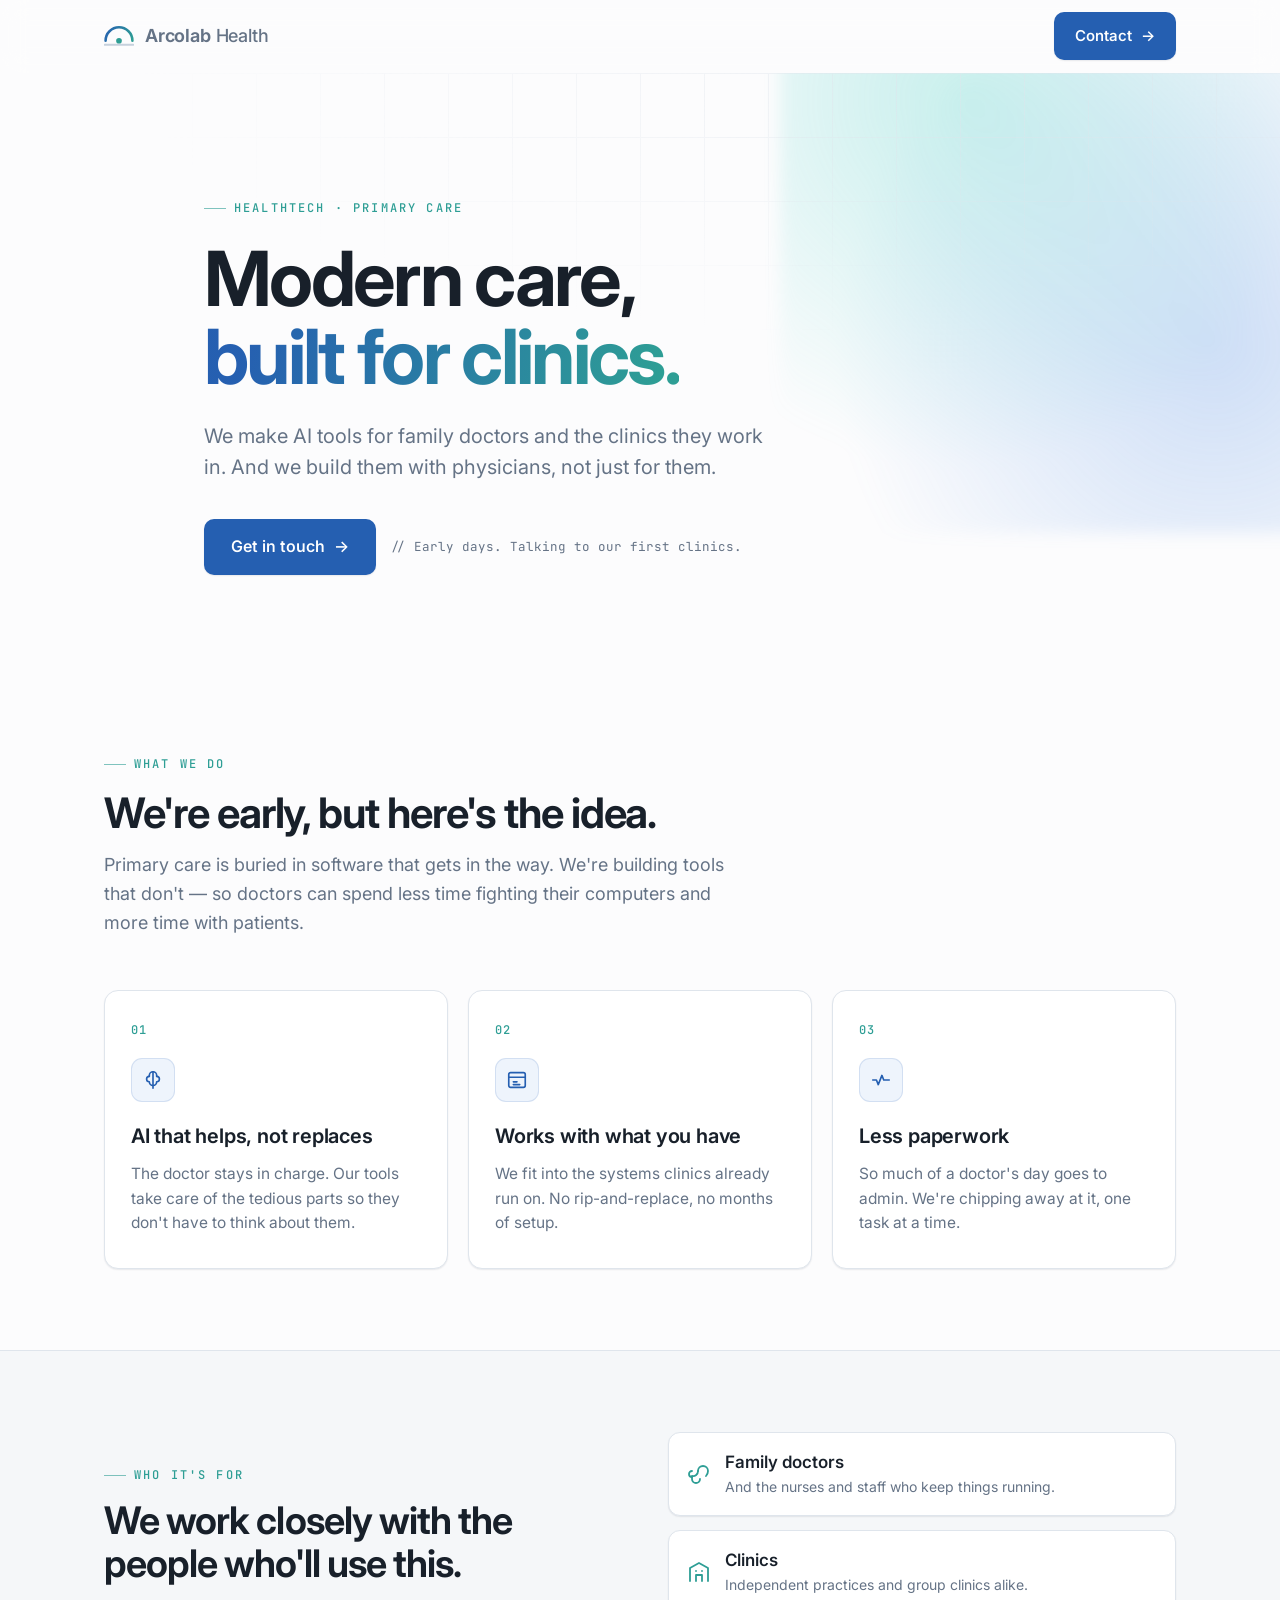
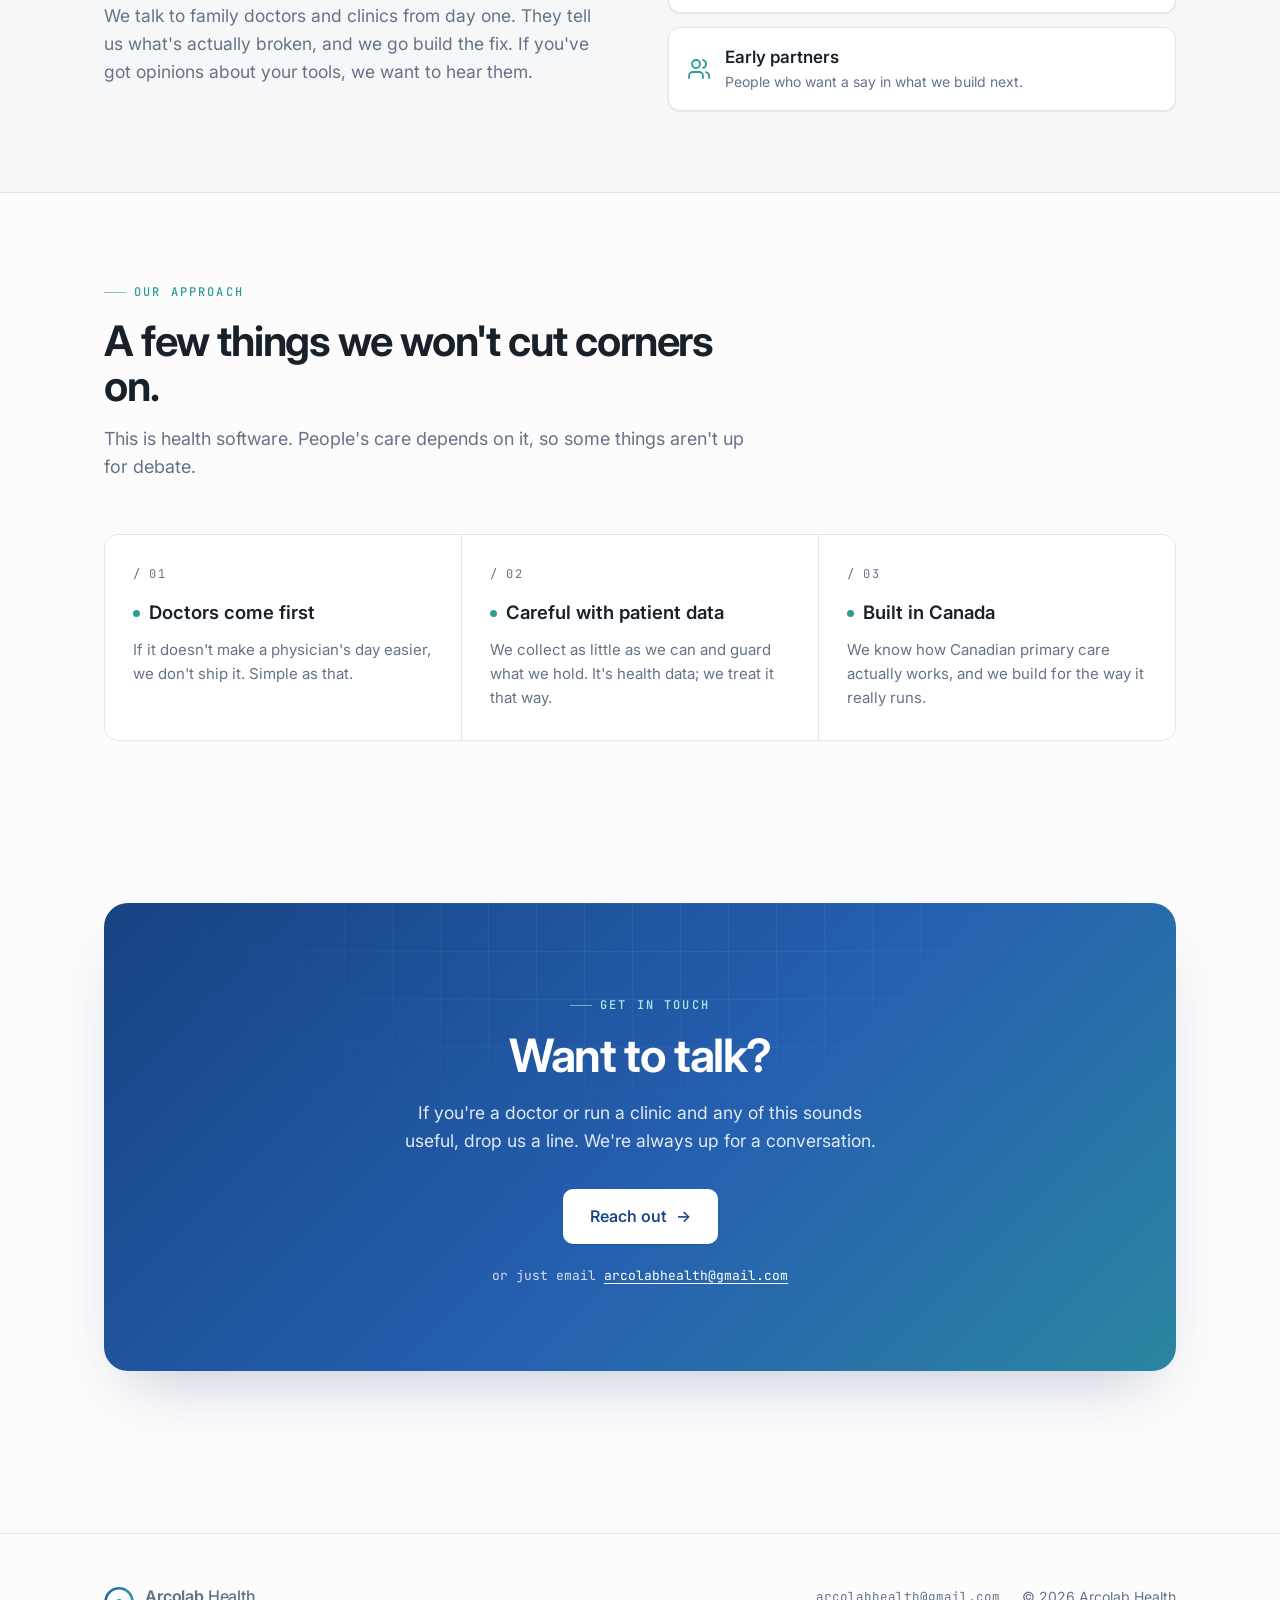
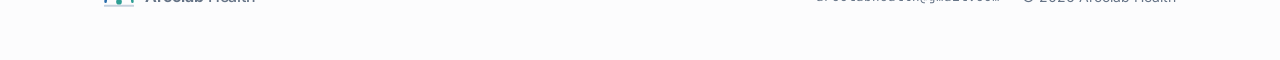
==== index.html @ 890d892b "feat: init" ====
<!DOCTYPE html>
<html lang="en">
<head>
  <meta charset="UTF-8" />
  <meta name="viewport" content="width=device-width, initial-scale=1.0" />
  <title>Arcolab Health — Modern care, built for clinics</title>
  <meta name="description" content="Arcolab Health makes AI tools for family doctors and the clinics they work in — built with physicians, not just for them." />
  <meta name="theme-color" content="#f7f9fb" />

  <!-- Open Graph -->
  <meta property="og:title" content="Arcolab Health" />
  <meta property="og:description" content="AI tools for family doctors and the clinics they work in." />
  <meta property="og:type" content="website" />

  <link rel="icon" href="assets/favicon.svg" type="image/svg+xml" />

  <!-- Fonts: Inter + JetBrains Mono (brand DNA) -->
  <link rel="preconnect" href="https://fonts.googleapis.com" />
  <link rel="preconnect" href="https://fonts.gstatic.com" crossorigin />
  <link href="https://fonts.googleapis.com/css2?family=Inter:wght@400;500;560;600;650;680&family=JetBrains+Mono:wght@400;500&display=swap" rel="stylesheet" />

  <link rel="stylesheet" href="styles.css" />
</head>
<body>

  <!-- ============================ header ============================ -->
  <header class="site-header" id="header">
    <div class="wrap nav">
      <a class="brand" href="#top" aria-label="Arcolab Health home">
        <svg class="mark" viewBox="5 8 38 38" fill="none" aria-hidden="true">
          <path d="M7 33 a17 17 0 0 1 34 0" stroke="url(#g1)" stroke-width="3.2" stroke-linecap="round"/>
          <line x1="6" y1="38" x2="42" y2="38" stroke="#c6d1dd" stroke-width="2.6" stroke-linecap="round"/>
          <circle cx="24" cy="33" r="3.6" fill="#2e9e94"/>
          <defs>
            <linearGradient id="g1" x1="7" y1="16" x2="41" y2="33" gradientUnits="userSpaceOnUse">
              <stop stop-color="#2660b1"/><stop offset="1" stop-color="#2e9e94"/>
            </linearGradient>
          </defs>
        </svg>
        <span><b>Arcolab</b> Health</span>
      </a>
      <a class="btn" href="GOOGLE_FORM_URL_HERE" target="_blank" rel="noopener">
        Contact <span class="arrow" aria-hidden="true">→</span>
      </a>
    </div>
  </header>

  <main id="top">

    <!-- ============================ hero ============================ -->
    <section class="hero">
      <div class="wrap">
        <span class="eyebrow" data-reveal style="--d:0ms">Healthtech · Primary care</span>
        <h1 data-reveal style="--d:80ms">
          Modern care,<br /><span class="grad">built for clinics.</span>
        </h1>
        <p class="sub" data-reveal style="--d:180ms">
          We make AI tools for family doctors and the clinics they work in.
          And we build them with physicians, not just for them.
        </p>
        <div class="cta-row" data-reveal style="--d:280ms">
          <a class="btn lg" href="GOOGLE_FORM_URL_HERE" target="_blank" rel="noopener">
            Get in touch <span class="arrow" aria-hidden="true">→</span>
          </a>
          <span class="cta-note">// Early days. Talking to our first clinics.</span>
        </div>
      </div>
    </section>

    <!-- ======================== what we do ========================= -->
    <section class="section-pad" id="what">
      <div class="wrap">
        <div class="section-head" data-reveal>
          <span class="eyebrow">What we do</span>
          <h2>We're early, but here's the idea.</h2>
          <p>Primary care is buried in software that gets in the way. We're building tools that don't — so doctors can spend less time fighting their computers and more time with patients.</p>
        </div>
        <div class="cards">
          <article class="card" data-reveal>
            <div class="idx">01</div>
            <div class="ico" aria-hidden="true">
              <svg width="22" height="22" viewBox="0 0 24 24" fill="none" stroke="currentColor" stroke-width="1.8" stroke-linecap="round" stroke-linejoin="round"><path d="M12 3a4 4 0 0 0-4 4v1a3 3 0 0 0 0 6 4 4 0 0 0 8 0 3 3 0 0 0 0-6V7a4 4 0 0 0-4-4Z"/><path d="M12 3v18M8 8h-.5M16 8h.5"/></svg>
            </div>
            <h3>AI that helps, not replaces</h3>
            <p>The doctor stays in charge. Our tools take care of the tedious parts so they don't have to think about them.</p>
          </article>
          <article class="card" data-reveal>
            <div class="idx">02</div>
            <div class="ico" aria-hidden="true">
              <svg width="22" height="22" viewBox="0 0 24 24" fill="none" stroke="currentColor" stroke-width="1.8" stroke-linecap="round" stroke-linejoin="round"><rect x="3" y="4" width="18" height="16" rx="2"/><path d="M3 9h18M8 14h4M8 17h7"/></svg>
            </div>
            <h3>Works with what you have</h3>
            <p>We fit into the systems clinics already run on. No rip-and-replace, no months of setup.</p>
          </article>
          <article class="card" data-reveal>
            <div class="idx">03</div>
            <div class="ico" aria-hidden="true">
              <svg width="22" height="22" viewBox="0 0 24 24" fill="none" stroke="currentColor" stroke-width="1.8" stroke-linecap="round" stroke-linejoin="round"><path d="M3 12h4l2 5 4-10 2 5h6"/></svg>
            </div>
            <h3>Less paperwork</h3>
            <p>So much of a doctor's day goes to admin. We're chipping away at it, one task at a time.</p>
          </article>
        </div>
      </div>
    </section>

    <!-- ======================== who it's for ======================= -->
    <section class="band section-pad" id="who">
      <div class="wrap inner">
        <div data-reveal>
          <span class="eyebrow">Who it's for</span>
          <h2>We work closely with the people who'll use this.</h2>
          <p>We talk to family doctors and clinics from day one. They tell us what's actually broken, and we go build the fix. If you've got opinions about your tools, we want to hear them.</p>
        </div>
        <div class="audience" data-reveal>
          <div class="item">
            <svg width="24" height="24" viewBox="0 0 24 24" fill="none" stroke="currentColor" stroke-width="1.8" stroke-linecap="round" stroke-linejoin="round"><path d="M19 14c1.5-1.6 2-3.5 2-5a5 5 0 0 0-10 0M5 9a3 3 0 1 0 0 6"/><path d="M11 9a5 5 0 0 1-6 5v3a4 4 0 0 0 8 0"/></svg>
            <div><b>Family doctors</b><span>And the nurses and staff who keep things running.</span></div>
          </div>
          <div class="item">
            <svg width="24" height="24" viewBox="0 0 24 24" fill="none" stroke="currentColor" stroke-width="1.8" stroke-linecap="round" stroke-linejoin="round"><path d="M3 21V8l9-5 9 5v13"/><path d="M9 21v-6h6v6M9 11h.01M15 11h.01"/></svg>
            <div><b>Clinics</b><span>Independent practices and group clinics alike.</span></div>
          </div>
          <div class="item">
            <svg width="24" height="24" viewBox="0 0 24 24" fill="none" stroke="currentColor" stroke-width="1.8" stroke-linecap="round" stroke-linejoin="round"><path d="M16 21v-2a4 4 0 0 0-4-4H6a4 4 0 0 0-4 4v2"/><circle cx="9" cy="7" r="4"/><path d="M22 21v-2a4 4 0 0 0-3-3.9M16 3.1a4 4 0 0 1 0 7.8"/></svg>
            <div><b>Early partners</b><span>People who want a say in what we build next.</span></div>
          </div>
        </div>
      </div>
    </section>

    <!-- ======================= approach / values =================== -->
    <section class="section-pad" id="approach">
      <div class="wrap">
        <div class="section-head" data-reveal>
          <span class="eyebrow">Our approach</span>
          <h2>A few things we won't cut corners on.</h2>
          <p>This is health software. People's care depends on it, so some things aren't up for debate.</p>
        </div>
        <div class="values" data-reveal>
          <div class="value">
            <div class="vnum">/ 01</div>
            <h3><span class="dot" aria-hidden="true"></span>Doctors come first</h3>
            <p>If it doesn't make a physician's day easier, we don't ship it. Simple as that.</p>
          </div>
          <div class="value">
            <div class="vnum">/ 02</div>
            <h3><span class="dot" aria-hidden="true"></span>Careful with patient data</h3>
            <p>We collect as little as we can and guard what we hold. It's health data; we treat it that way.</p>
          </div>
          <div class="value">
            <div class="vnum">/ 03</div>
            <h3><span class="dot" aria-hidden="true"></span>Built in Canada</h3>
            <p>We know how Canadian primary care actually works, and we build for the way it really runs.</p>
          </div>
        </div>
      </div>
    </section>

    <!-- ============================ contact ======================== -->
    <section class="section-pad" id="contact">
      <div class="wrap">
        <div class="cta" data-reveal>
          <span class="eyebrow">Get in touch</span>
          <h2>Want to talk?</h2>
          <p>If you're a doctor or run a clinic and any of this sounds useful, drop us a line. We're always up for a conversation.</p>
          <a class="btn lg" href="GOOGLE_FORM_URL_HERE" target="_blank" rel="noopener">
            Reach out <span class="arrow" aria-hidden="true">→</span>
          </a>
          <span class="mailto">or just email <a href="mailto:arcolabhealth@gmail.com">arcolabhealth@gmail.com</a></span>
        </div>
      </div>
    </section>

  </main>

  <!-- ============================ footer =========================== -->
  <footer class="site-footer">
    <div class="wrap footer-inner">
      <a class="brand" href="#top" aria-label="Arcolab Health home">
        <svg class="mark" viewBox="5 8 38 38" fill="none" aria-hidden="true">
          <path d="M7 33 a17 17 0 0 1 34 0" stroke="url(#g2)" stroke-width="3.2" stroke-linecap="round"/>
          <line x1="6" y1="38" x2="42" y2="38" stroke="#c6d1dd" stroke-width="2.6" stroke-linecap="round"/>
          <circle cx="24" cy="33" r="3.6" fill="#2e9e94"/>
          <defs>
            <linearGradient id="g2" x1="7" y1="16" x2="41" y2="33" gradientUnits="userSpaceOnUse">
              <stop stop-color="#2660b1"/><stop offset="1" stop-color="#2e9e94"/>
            </linearGradient>
          </defs>
        </svg>
        <span><b>Arcolab</b> Health</span>
      </a>
      <div class="footer-meta">
        <a class="mono" href="mailto:arcolabhealth@gmail.com">arcolabhealth@gmail.com</a>
        <span>© 2026 Arcolab Health</span>
      </div>
    </div>
  </footer>

  <script>
    // Header border on scroll
    const header = document.getElementById('header');
    const onScroll = () => header.classList.toggle('scrolled', window.scrollY > 8);
    onScroll();
    window.addEventListener('scroll', onScroll, { passive: true });

    // Reveal on scroll (hero reveals immediately; rest on intersection)
    const reduce = window.matchMedia('(prefers-reduced-motion: reduce)').matches;
    const els = document.querySelectorAll('[data-reveal]');
    if (reduce) {
      els.forEach(el => el.classList.add('in'));
    } else {
      // Hero is above the fold — reveal on load with its stagger delays
      document.querySelectorAll('.hero [data-reveal]').forEach(el => el.classList.add('in'));
      const io = new IntersectionObserver((entries) => {
        entries.forEach(e => { if (e.isIntersecting) { e.target.classList.add('in'); io.unobserve(e.target); } });
      }, { rootMargin: '0px 0px -10% 0px', threshold: 0.1 });
      document.querySelectorAll(':not(.hero) > [data-reveal], .cards [data-reveal], .inner [data-reveal]').forEach(el => io.observe(el));
    }
  </script>
</body>
</html>
---- styles.css ----
/* ============================================================
   Arcolab Health — Clinical Calm
   Light, airy, soft blue→teal. Mono labels = quiet techy signal.
   ============================================================ */

:root {
  /* Brand DNA carried from curaemr / form-filler */
  --blue:        hsl(215 65% 42%);
  --blue-deep:   hsl(215 70% 30%);
  --blue-soft:   hsl(215 70% 96%);
  --teal:        hsl(175 55% 40%);
  --teal-soft:   hsl(175 50% 95%);

  --bg:          hsl(210 30% 99%);
  --bg-alt:      hsl(210 28% 97%);
  --fg:          hsl(215 28% 13%);
  --muted:       hsl(215 14% 46%);
  --line:        hsl(214 24% 90%);
  --line-strong: hsl(214 22% 84%);
  --card:        hsl(0 0% 100%);

  --shadow-sm: 0 1px 2px hsl(215 30% 20% / .05),
               0 1px 1px hsl(215 30% 20% / .04);
  --shadow-md: 0 10px 30px -12px hsl(215 40% 30% / .18),
               0 4px 10px -6px hsl(215 40% 30% / .10);
  --shadow-lg: 0 30px 60px -24px hsl(215 45% 28% / .28);

  --radius: 14px;
  --maxw: 1120px;

  --sans: "Inter", system-ui, -apple-system, sans-serif;
  --mono: "JetBrains Mono", ui-monospace, monospace;

  --ease: cubic-bezier(.22, 1, .36, 1);
}

/* ----------------------------- reset ----------------------------- */
*, *::before, *::after { box-sizing: border-box; }
* { margin: 0; }
html { scroll-behavior: smooth; -webkit-text-size-adjust: 100%; }
body {
  font-family: var(--sans);
  background: var(--bg);
  color: var(--fg);
  line-height: 1.6;
  font-size: 17px;
  -webkit-font-smoothing: antialiased;
  text-rendering: optimizeLegibility;
  overflow-x: hidden;
}
a { color: inherit; text-decoration: none; }
img, svg { display: block; }
:focus-visible {
  outline: 2.5px solid var(--blue);
  outline-offset: 3px;
  border-radius: 4px;
}

/* ----------------------------- layout ---------------------------- */
.wrap { width: 100%; max-width: var(--maxw); margin-inline: auto; padding-inline: 24px; }
section { position: relative; }

.eyebrow {
  font-family: var(--mono);
  font-size: 12px;
  font-weight: 500;
  letter-spacing: .18em;
  text-transform: uppercase;
  color: var(--teal);
  display: inline-flex;
  align-items: center;
  gap: 8px;
}
.eyebrow::before {
  content: "";
  width: 22px;
  height: 1px;
  background: var(--teal);
  opacity: .6;
}

/* ----------------------------- header ---------------------------- */
.site-header {
  position: sticky;
  top: 0;
  z-index: 50;
  backdrop-filter: saturate(180%) blur(12px);
  background: hsl(210 30% 99% / .72);
  border-bottom: 1px solid transparent;
  transition: border-color .3s, background .3s;
}
.site-header.scrolled {
  border-bottom-color: var(--line);
  background: hsl(210 30% 99% / .9);
}
.nav {
  display: flex;
  align-items: center;
  justify-content: space-between;
  height: 72px;
}
.brand {
  display: inline-flex;
  align-items: center;
  gap: 11px;
  font-weight: 650;
  font-size: 18px;
  letter-spacing: -.01em;
}
.brand .mark { width: 30px; height: 30px; flex: none; }
.brand b { font-weight: 650; }
.brand span { color: var(--muted); font-weight: 500; }

/* ----------------------------- buttons --------------------------- */
.btn {
  --btn-bg: var(--blue);
  --btn-fg: #fff;
  display: inline-flex;
  align-items: center;
  gap: 9px;
  font-size: 15px;
  font-weight: 560;
  padding: 11px 20px;
  border-radius: 10px;
  background: var(--btn-bg);
  color: var(--btn-fg);
  border: 1px solid transparent;
  cursor: pointer;
  transition: transform .18s var(--ease), box-shadow .25s, background .2s;
  box-shadow: var(--shadow-sm);
  white-space: nowrap;
}
.btn:hover { transform: translateY(-2px); box-shadow: var(--shadow-md); }
.btn:active { transform: translateY(0); }
.btn .arrow { transition: transform .25s var(--ease); }
.btn:hover .arrow { transform: translateX(4px); }

.btn.ghost {
  --btn-bg: transparent;
  --btn-fg: var(--blue);
  border-color: var(--line-strong);
  box-shadow: none;
}
.btn.ghost:hover { background: var(--blue-soft); border-color: var(--blue); box-shadow: var(--shadow-sm); }

.btn.lg { padding: 14px 26px; font-size: 16px; }

/* ----------------------------- hero ------------------------------ */
.hero { padding: clamp(72px, 13vh, 150px) 0 clamp(64px, 10vh, 120px); overflow: hidden; }
.hero::before {  /* gradient orb */
  content: "";
  position: absolute;
  top: -160px; right: -120px;
  width: 620px; height: 620px;
  background: radial-gradient(circle at 30% 30%,
              hsl(175 60% 55% / .28), transparent 60%),
              radial-gradient(circle at 70% 70%,
              hsl(215 75% 60% / .26), transparent 62%);
  filter: blur(8px);
  z-index: 0;
  pointer-events: none;
}
.hero::after {  /* faint grid */
  content: "";
  position: absolute;
  inset: 0;
  background-image:
    linear-gradient(var(--line) 1px, transparent 1px),
    linear-gradient(90deg, var(--line) 1px, transparent 1px);
  background-size: 64px 64px;
  -webkit-mask-image: radial-gradient(ellipse 80% 60% at 70% 0%, #000, transparent 75%);
          mask-image: radial-gradient(ellipse 80% 60% at 70% 0%, #000, transparent 75%);
  opacity: .5;
  z-index: 0;
  pointer-events: none;
}
.hero .wrap { position: relative; z-index: 1; max-width: 920px; }
.hero h1 {
  font-size: clamp(40px, 6.4vw, 76px);
  line-height: 1.02;
  letter-spacing: -.035em;
  font-weight: 680;
  margin: 22px 0 0;
}
.hero h1 .grad {
  background: linear-gradient(105deg, var(--blue) 10%, var(--teal) 95%);
  -webkit-background-clip: text;
          background-clip: text;
  color: transparent;
}
.hero .sub {
  font-size: clamp(17px, 2vw, 20px);
  color: var(--muted);
  max-width: 560px;
  margin: 26px 0 36px;
  line-height: 1.55;
}
.hero .cta-row { display: flex; flex-wrap: wrap; gap: 14px; align-items: center; }
.hero .cta-note { font-family: var(--mono); font-size: 12.5px; color: var(--muted); }

/* ----------------------------- "what we do" ---------------------- */
.section-pad { padding: clamp(64px, 9vh, 110px) 0; }
.section-head { max-width: 640px; margin-bottom: 52px; }
.section-head h2 {
  font-size: clamp(28px, 4vw, 42px);
  line-height: 1.08;
  letter-spacing: -.025em;
  font-weight: 660;
  margin-top: 16px;
}
.section-head p { color: var(--muted); margin-top: 16px; font-size: 18px; }

.cards {
  display: grid;
  grid-template-columns: 1fr;
  gap: 20px;
}
@media (min-width: 760px) { .cards { grid-template-columns: repeat(3, 1fr); } }

.card {
  background: var(--card);
  border: 1px solid var(--line);
  border-radius: var(--radius);
  padding: 30px 26px 32px;
  box-shadow: var(--shadow-sm);
  transition: transform .3s var(--ease), box-shadow .3s, border-color .3s;
  position: relative;
  overflow: hidden;
}
.card::before {  /* top accent line revealed on hover */
  content: "";
  position: absolute;
  left: 0; top: 0; height: 3px; width: 100%;
  background: linear-gradient(90deg, var(--blue), var(--teal));
  transform: scaleX(0);
  transform-origin: left;
  transition: transform .4s var(--ease);
}
.card:hover { transform: translateY(-5px); box-shadow: var(--shadow-md); border-color: var(--line-strong); }
.card:hover::before { transform: scaleX(1); }
.card .idx {
  font-family: var(--mono);
  font-size: 12px;
  font-weight: 500;
  color: var(--teal);
  letter-spacing: .1em;
}
.card .ico {
  width: 44px; height: 44px;
  margin: 18px 0 18px;
  border-radius: 11px;
  display: grid; place-items: center;
  background: var(--blue-soft);
  color: var(--blue);
  border: 1px solid hsl(215 65% 42% / .14);
}
.card h3 { font-size: 20px; font-weight: 620; letter-spacing: -.01em; }
.card p { color: var(--muted); margin-top: 10px; font-size: 15.5px; line-height: 1.6; }

/* ----------------------------- "who it's for" band -------------- */
.band { background: var(--bg-alt); border-block: 1px solid var(--line); }
.band .inner {
  display: grid;
  gap: 28px;
  align-items: center;
  grid-template-columns: 1fr;
}
@media (min-width: 860px) { .band .inner { grid-template-columns: 1fr 1fr; gap: 56px; } }
.band h2 {
  font-size: clamp(26px, 3.4vw, 38px);
  line-height: 1.12;
  letter-spacing: -.025em;
  font-weight: 650;
  margin-top: 14px;
}
.band p { color: var(--muted); margin-top: 18px; font-size: 17.5px; }
.audience { display: flex; flex-direction: column; gap: 14px; }
.audience .item {
  display: flex; align-items: center; gap: 14px;
  background: var(--card);
  border: 1px solid var(--line);
  border-radius: 12px;
  padding: 16px 18px;
  box-shadow: var(--shadow-sm);
}
.audience .item svg { color: var(--teal); flex: none; }
.audience .item b { font-weight: 580; }
.audience .item span { display: block; color: var(--muted); font-size: 14px; }

/* ----------------------------- approach / values ---------------- */
.values { display: grid; gap: 1px; background: var(--line); border: 1px solid var(--line); border-radius: var(--radius); overflow: hidden; }
@media (min-width: 760px) { .values { grid-template-columns: repeat(3, 1fr); } }
.value {
  background: var(--card);
  padding: 30px 28px;
  transition: background .3s;
}
.value:hover { background: var(--bg-alt); }
.value .vnum { font-family: var(--mono); font-size: 12px; color: var(--muted); letter-spacing: .1em; }
.value h3 { font-size: 18.5px; font-weight: 600; margin-top: 14px; display: flex; align-items: center; gap: 9px; }
.value h3 .dot { width: 7px; height: 7px; border-radius: 50%; background: var(--teal); flex: none; }
.value p { color: var(--muted); margin-top: 10px; font-size: 15px; line-height: 1.6; }

/* ----------------------------- contact CTA ---------------------- */
.cta {
  position: relative;
  overflow: hidden;
  background: linear-gradient(135deg, var(--blue-deep), var(--blue) 55%, var(--teal) 130%);
  color: #fff;
  border-radius: 24px;
  padding: clamp(48px, 7vw, 84px) clamp(28px, 5vw, 72px);
  text-align: center;
  box-shadow: var(--shadow-lg);
}
.cta::before {
  content: "";
  position: absolute; inset: 0;
  background-image:
    linear-gradient(hsl(0 0% 100% / .07) 1px, transparent 1px),
    linear-gradient(90deg, hsl(0 0% 100% / .07) 1px, transparent 1px);
  background-size: 48px 48px;
  -webkit-mask-image: radial-gradient(ellipse 70% 90% at 50% 0%, #000, transparent 70%);
          mask-image: radial-gradient(ellipse 70% 90% at 50% 0%, #000, transparent 70%);
}
.cta > * { position: relative; z-index: 1; }
.cta .eyebrow { color: hsl(175 60% 80%); }
.cta .eyebrow::before { background: hsl(175 60% 80%); }
.cta h2 {
  font-size: clamp(28px, 4.4vw, 46px);
  line-height: 1.08;
  letter-spacing: -.03em;
  font-weight: 660;
  margin: 16px auto 0;
  max-width: 640px;
}
.cta p { color: hsl(210 40% 92%); margin: 18px auto 34px; max-width: 480px; font-size: 17.5px; }
.cta .btn { --btn-bg: #fff; --btn-fg: var(--blue-deep); }
.cta .btn:hover { --btn-bg: hsl(210 40% 97%); }
.cta .mailto {
  display: block; margin-top: 22px;
  font-family: var(--mono); font-size: 13px;
  color: hsl(210 40% 88%);
}
.cta .mailto a { text-decoration: underline; text-underline-offset: 3px; color: #fff; }

/* ----------------------------- footer --------------------------- */
.site-footer { padding: 48px 0; border-top: 1px solid var(--line); margin-top: clamp(64px, 9vh, 110px); }
.footer-inner {
  display: flex; flex-wrap: wrap; gap: 20px;
  align-items: center; justify-content: space-between;
}
.footer-inner .brand { font-size: 16px; }
.footer-meta { display: flex; flex-wrap: wrap; gap: 22px; align-items: center; font-size: 14px; color: var(--muted); }
.footer-meta a:hover { color: var(--blue); }
.footer-meta .mono { font-family: var(--mono); font-size: 12.5px; }

/* ----------------------------- load animation ------------------- */
@media (prefers-reduced-motion: no-preference) {
  [data-reveal] { opacity: 0; transform: translateY(18px); }
  .revealed [data-reveal],
  [data-reveal].in {
    opacity: 1; transform: none;
    transition: opacity .7s var(--ease), transform .7s var(--ease);
  }
  .hero [data-reveal] { transition-delay: var(--d, 0ms); }
}
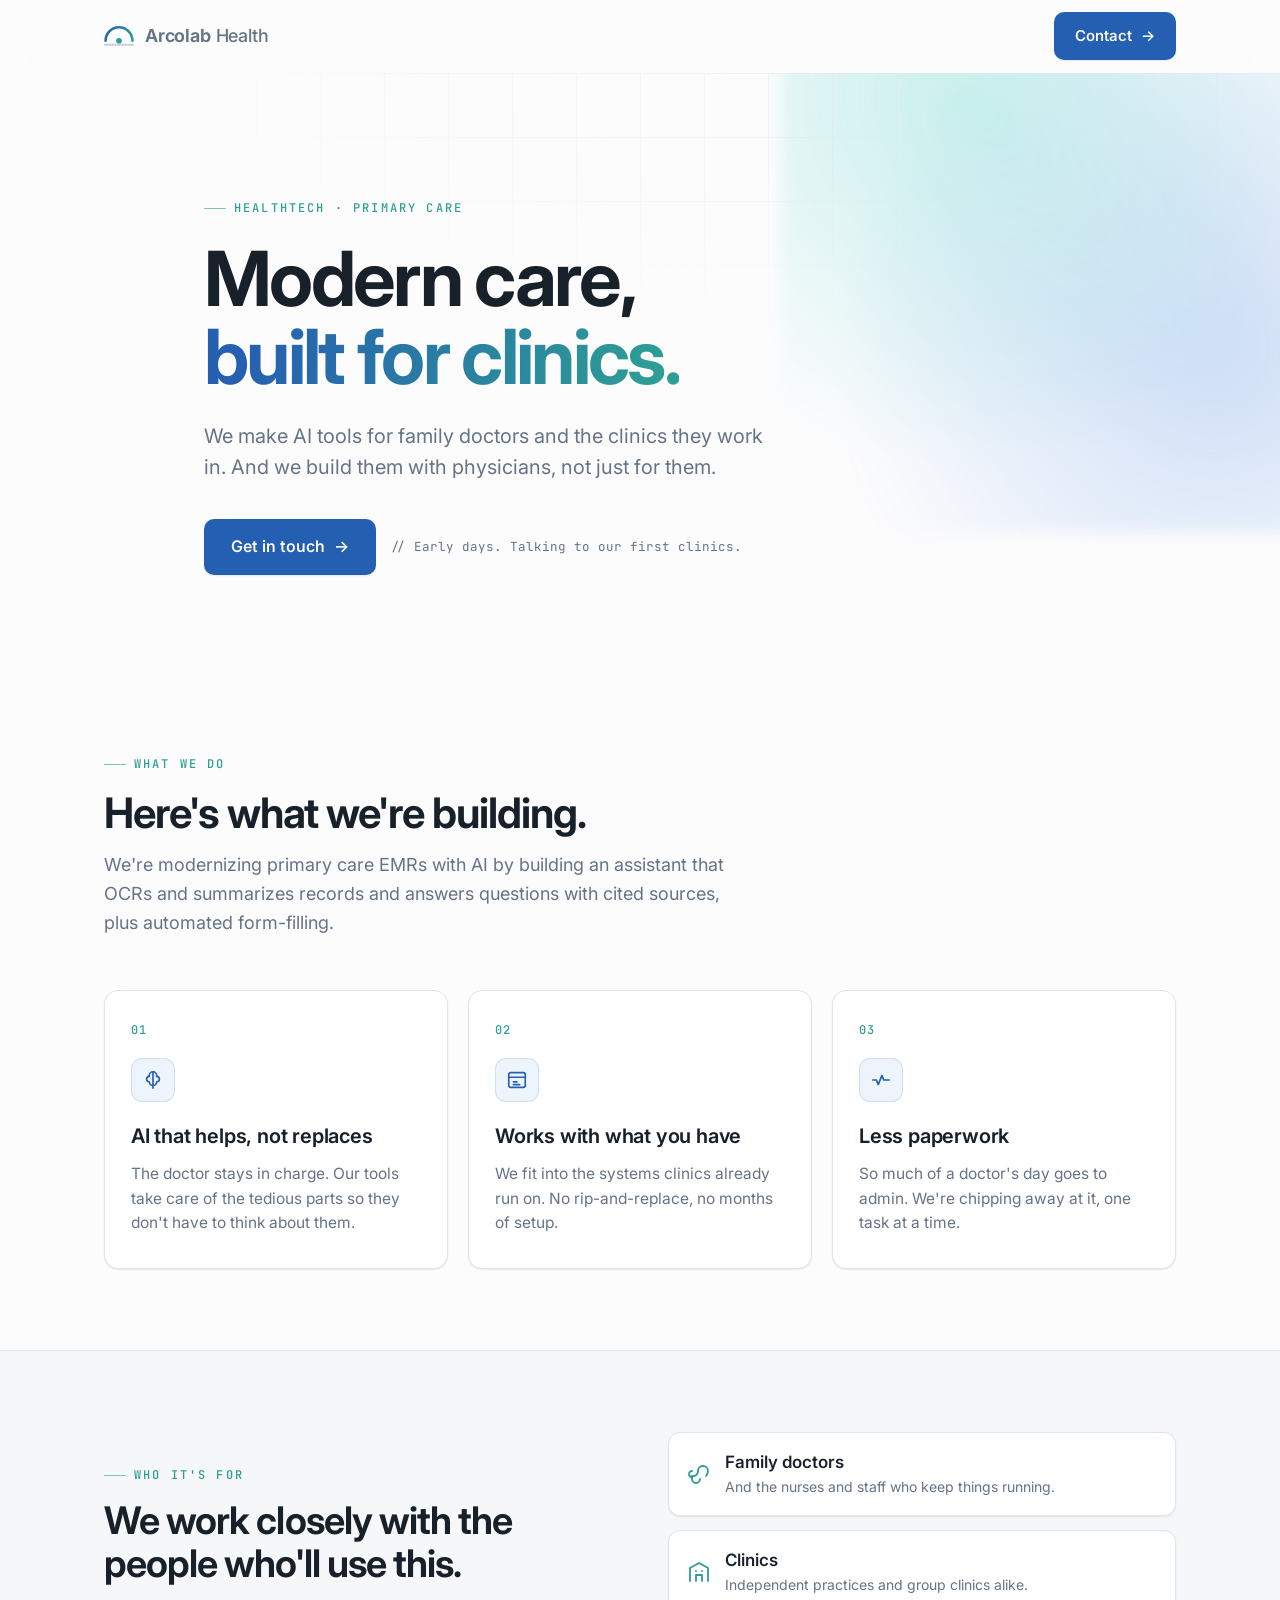
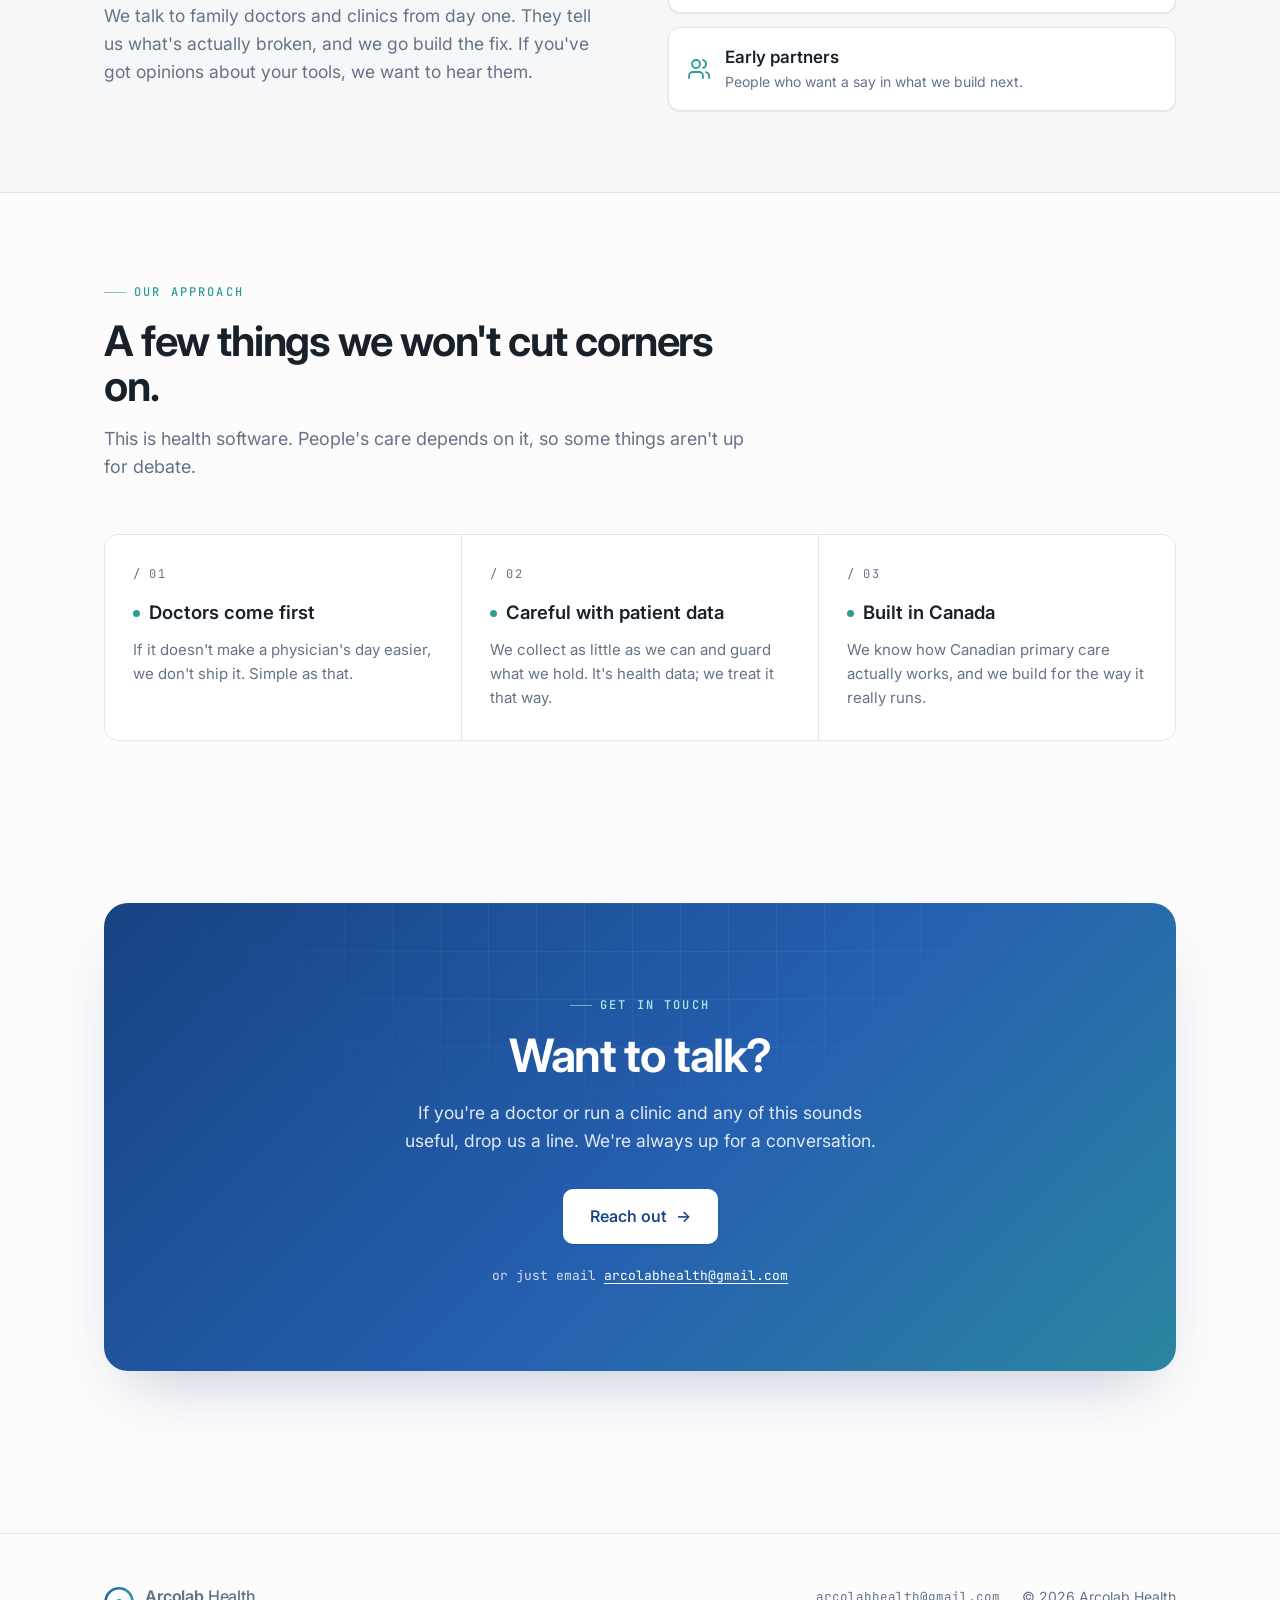
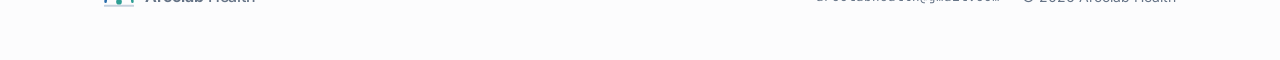
==== commit 0ae4b249: "feat: add what we're building" ====
--- a/index.html
+++ b/index.html
@@ -39,7 +39,7 @@
         </svg>
         <span><b>Arcolab</b> Health</span>
       </a>
-      <a class="btn" href="GOOGLE_FORM_URL_HERE" target="_blank" rel="noopener">
+      <a class="btn" href="https://forms.gle/kkwiCuYe9bMiqfRy8" target="_blank" rel="noopener">
         Contact <span class="arrow" aria-hidden="true">→</span>
       </a>
     </div>
@@ -59,7 +59,7 @@
           And we build them with physicians, not just for them.
         </p>
         <div class="cta-row" data-reveal style="--d:280ms">
-          <a class="btn lg" href="GOOGLE_FORM_URL_HERE" target="_blank" rel="noopener">
+          <a class="btn lg" href="https://forms.gle/kkwiCuYe9bMiqfRy8" target="_blank" rel="noopener">
             Get in touch <span class="arrow" aria-hidden="true">→</span>
           </a>
           <span class="cta-note">// Early days. Talking to our first clinics.</span>
@@ -72,8 +72,8 @@
       <div class="wrap">
         <div class="section-head" data-reveal>
           <span class="eyebrow">What we do</span>
-          <h2>We're early, but here's the idea.</h2>
-          <p>Primary care is buried in software that gets in the way. We're building tools that don't — so doctors can spend less time fighting their computers and more time with patients.</p>
+          <h2>Here's what we're building.</h2>
+          <p>We're modernizing primary care EMRs with AI by building an assistant that OCRs and summarizes records and answers questions with cited sources, plus automated form-filling.</p>
         </div>
         <div class="cards">
           <article class="card" data-reveal>
@@ -164,7 +164,7 @@
           <span class="eyebrow">Get in touch</span>
           <h2>Want to talk?</h2>
           <p>If you're a doctor or run a clinic and any of this sounds useful, drop us a line. We're always up for a conversation.</p>
-          <a class="btn lg" href="GOOGLE_FORM_URL_HERE" target="_blank" rel="noopener">
+          <a class="btn lg" href="https://forms.gle/kkwiCuYe9bMiqfRy8" target="_blank" rel="noopener">
             Reach out <span class="arrow" aria-hidden="true">→</span>
           </a>
           <span class="mailto">or just email <a href="mailto:arcolabhealth@gmail.com">arcolabhealth@gmail.com</a></span>
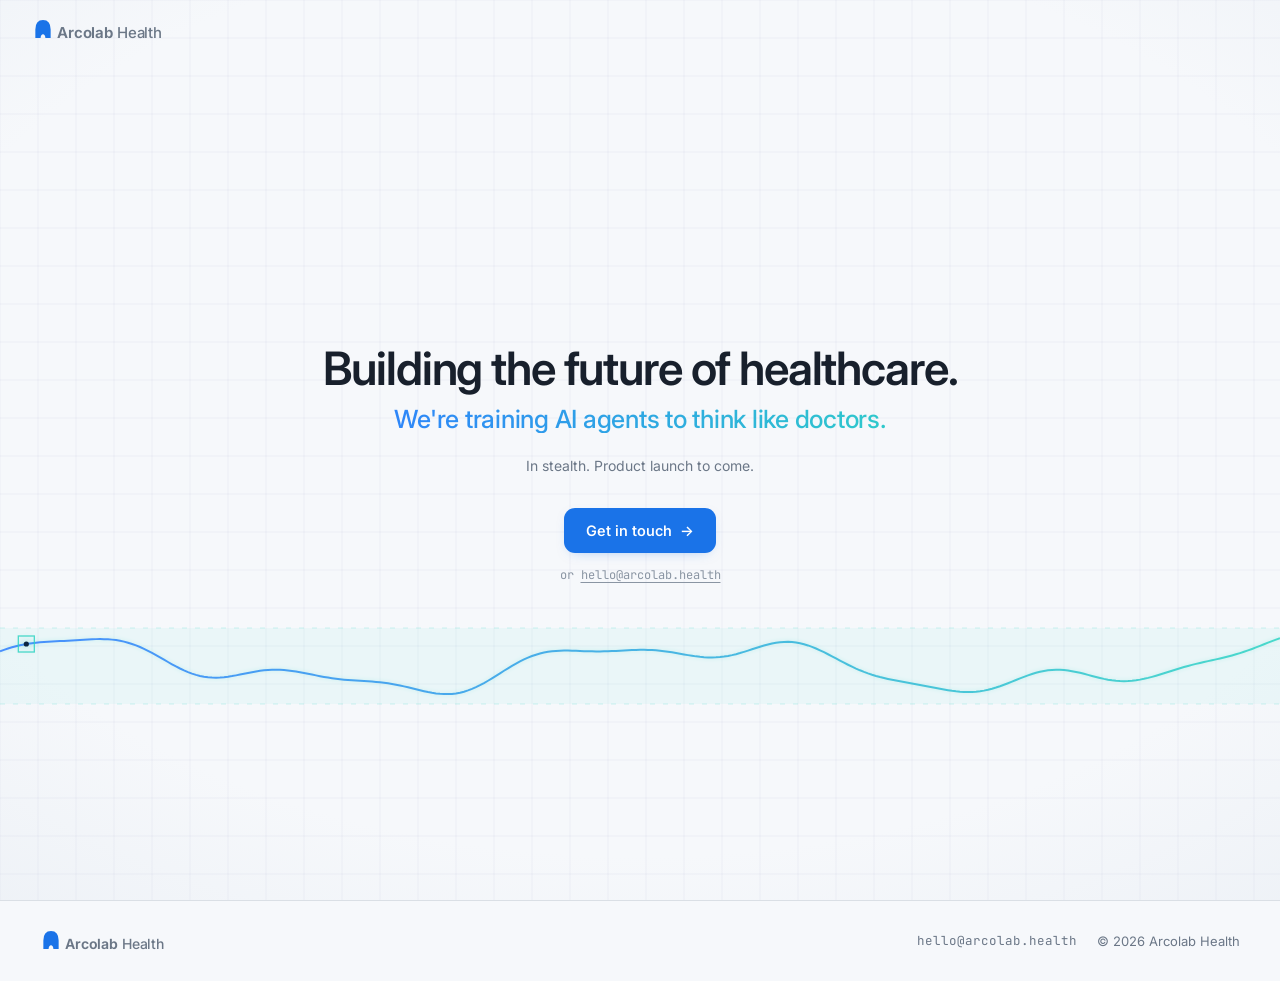
==== commit a3a10443: "feat: revamp site into single stealth landing page Replace the multi-section marketing site with a c" ====
--- a/index.html
+++ b/index.html
@@ -3,220 +3,64 @@
 <head>
   <meta charset="UTF-8" />
   <meta name="viewport" content="width=device-width, initial-scale=1.0" />
-  <title>Arcolab Health — Modern care, built for clinics</title>
-  <meta name="description" content="Arcolab Health makes AI tools for family doctors and the clinics they work in — built with physicians, not just for them." />
-  <meta name="theme-color" content="#f7f9fb" />
+  <title>Arcolab Health</title>
+  <meta name="description" content="We're training AI agents to think like doctors. Arcolab Health is a healthtech startup, currently in stealth." />
+  <meta name="theme-color" content="#f6f8fb" />
 
   <!-- Open Graph -->
   <meta property="og:title" content="Arcolab Health" />
-  <meta property="og:description" content="AI tools for family doctors and the clinics they work in." />
+  <meta property="og:description" content="Building the future of healthcare — we're training AI agents to think like doctors." />
   <meta property="og:type" content="website" />
 
   <link rel="icon" href="assets/favicon.svg" type="image/svg+xml" />
 
-  <!-- Fonts: Inter + JetBrains Mono (brand DNA) -->
   <link rel="preconnect" href="https://fonts.googleapis.com" />
   <link rel="preconnect" href="https://fonts.gstatic.com" crossorigin />
-  <link href="https://fonts.googleapis.com/css2?family=Inter:wght@400;500;560;600;650;680&family=JetBrains+Mono:wght@400;500&display=swap" rel="stylesheet" />
+  <link href="https://fonts.googleapis.com/css2?family=Inter:wght@400;450;500;560;600;650&family=JetBrains+Mono:wght@400;500&display=swap" rel="stylesheet" />
 
   <link rel="stylesheet" href="styles.css" />
 </head>
 <body>
 
-  <!-- ============================ header ============================ -->
-  <header class="site-header" id="header">
-    <div class="wrap nav">
-      <a class="brand" href="#top" aria-label="Arcolab Health home">
-        <svg class="mark" viewBox="5 8 38 38" fill="none" aria-hidden="true">
-          <path d="M7 33 a17 17 0 0 1 34 0" stroke="url(#g1)" stroke-width="3.2" stroke-linecap="round"/>
-          <line x1="6" y1="38" x2="42" y2="38" stroke="#c6d1dd" stroke-width="2.6" stroke-linecap="round"/>
-          <circle cx="24" cy="33" r="3.6" fill="#2e9e94"/>
-          <defs>
-            <linearGradient id="g1" x1="7" y1="16" x2="41" y2="33" gradientUnits="userSpaceOnUse">
-              <stop stop-color="#2660b1"/><stop offset="1" stop-color="#2e9e94"/>
-            </linearGradient>
-          </defs>
-        </svg>
-        <span><b>Arcolab</b> Health</span>
-      </a>
-      <a class="btn" href="https://forms.gle/kkwiCuYe9bMiqfRy8" target="_blank" rel="noopener">
-        Contact <span class="arrow" aria-hidden="true">→</span>
-      </a>
-    </div>
+  <header class="site-header">
+    <a class="brand" href="#top" aria-label="Arcolab Health home">
+      <svg class="mark" viewBox="6 5 46 46" aria-hidden="true"><path d="M13 47 L13 29 Q13 9 29 9 Q45 9 45 29 L45 47 L34 47 C34 36 24 36 24 47 Z" fill="#1a73e8"/></svg>
+      <span><b>Arcolab</b>&nbsp;Health</span>
+    </a>
   </header>
 
   <main id="top">
+    <section class="hero">
+      <canvas class="fx" aria-hidden="true"></canvas>
+      <div class="vignette" aria-hidden="true"></div>
 
-    <!-- ============================ hero ============================ -->
-    <section class="hero">
-      <div class="wrap">
-        <span class="eyebrow" data-reveal style="--d:0ms">Healthtech · Primary care</span>
-        <h1 data-reveal style="--d:80ms">
-          Modern care,<br /><span class="grad">built for clinics.</span>
+      <div class="hero-content">
+        <h1>
+          Building the future of healthcare.
+          <span class="accent">We're training AI agents to think like doctors.</span>
         </h1>
-        <p class="sub" data-reveal style="--d:180ms">
-          We make AI tools for family doctors and the clinics they work in.
-          And we build them with physicians, not just for them.
-        </p>
-        <div class="cta-row" data-reveal style="--d:280ms">
-          <a class="btn lg" href="https://forms.gle/kkwiCuYe9bMiqfRy8" target="_blank" rel="noopener">
+        <p class="note">In stealth. Product launch to come.</p>
+        <div class="cta">
+          <a class="btn" href="https://forms.gle/kkwiCuYe9bMiqfRy8" target="_blank" rel="noopener">
             Get in touch <span class="arrow" aria-hidden="true">→</span>
           </a>
-          <span class="cta-note">// Early days. Talking to our first clinics.</span>
+          <span class="cta-note">or <a href="mailto:hello@arcolab.health">hello@arcolab.health</a></span>
         </div>
       </div>
     </section>
-
-    <!-- ======================== what we do ========================= -->
-    <section class="section-pad" id="what">
-      <div class="wrap">
-        <div class="section-head" data-reveal>
-          <span class="eyebrow">What we do</span>
-          <h2>Here's what we're building.</h2>
-          <p>We're modernizing primary care EMRs with AI by building an assistant that OCRs and summarizes records and answers questions with cited sources, plus automated form-filling.</p>
-        </div>
-        <div class="cards">
-          <article class="card" data-reveal>
-            <div class="idx">01</div>
-            <div class="ico" aria-hidden="true">
-              <svg width="22" height="22" viewBox="0 0 24 24" fill="none" stroke="currentColor" stroke-width="1.8" stroke-linecap="round" stroke-linejoin="round"><path d="M12 3a4 4 0 0 0-4 4v1a3 3 0 0 0 0 6 4 4 0 0 0 8 0 3 3 0 0 0 0-6V7a4 4 0 0 0-4-4Z"/><path d="M12 3v18M8 8h-.5M16 8h.5"/></svg>
-            </div>
-            <h3>AI that helps, not replaces</h3>
-            <p>The doctor stays in charge. Our tools take care of the tedious parts so they don't have to think about them.</p>
-          </article>
-          <article class="card" data-reveal>
-            <div class="idx">02</div>
-            <div class="ico" aria-hidden="true">
-              <svg width="22" height="22" viewBox="0 0 24 24" fill="none" stroke="currentColor" stroke-width="1.8" stroke-linecap="round" stroke-linejoin="round"><rect x="3" y="4" width="18" height="16" rx="2"/><path d="M3 9h18M8 14h4M8 17h7"/></svg>
-            </div>
-            <h3>Works with what you have</h3>
-            <p>We fit into the systems clinics already run on. No rip-and-replace, no months of setup.</p>
-          </article>
-          <article class="card" data-reveal>
-            <div class="idx">03</div>
-            <div class="ico" aria-hidden="true">
-              <svg width="22" height="22" viewBox="0 0 24 24" fill="none" stroke="currentColor" stroke-width="1.8" stroke-linecap="round" stroke-linejoin="round"><path d="M3 12h4l2 5 4-10 2 5h6"/></svg>
-            </div>
-            <h3>Less paperwork</h3>
-            <p>So much of a doctor's day goes to admin. We're chipping away at it, one task at a time.</p>
-          </article>
-        </div>
-      </div>
-    </section>
-
-    <!-- ======================== who it's for ======================= -->
-    <section class="band section-pad" id="who">
-      <div class="wrap inner">
-        <div data-reveal>
-          <span class="eyebrow">Who it's for</span>
-          <h2>We work closely with the people who'll use this.</h2>
-          <p>We talk to family doctors and clinics from day one. They tell us what's actually broken, and we go build the fix. If you've got opinions about your tools, we want to hear them.</p>
-        </div>
-        <div class="audience" data-reveal>
-          <div class="item">
-            <svg width="24" height="24" viewBox="0 0 24 24" fill="none" stroke="currentColor" stroke-width="1.8" stroke-linecap="round" stroke-linejoin="round"><path d="M19 14c1.5-1.6 2-3.5 2-5a5 5 0 0 0-10 0M5 9a3 3 0 1 0 0 6"/><path d="M11 9a5 5 0 0 1-6 5v3a4 4 0 0 0 8 0"/></svg>
-            <div><b>Family doctors</b><span>And the nurses and staff who keep things running.</span></div>
-          </div>
-          <div class="item">
-            <svg width="24" height="24" viewBox="0 0 24 24" fill="none" stroke="currentColor" stroke-width="1.8" stroke-linecap="round" stroke-linejoin="round"><path d="M3 21V8l9-5 9 5v13"/><path d="M9 21v-6h6v6M9 11h.01M15 11h.01"/></svg>
-            <div><b>Clinics</b><span>Independent practices and group clinics alike.</span></div>
-          </div>
-          <div class="item">
-            <svg width="24" height="24" viewBox="0 0 24 24" fill="none" stroke="currentColor" stroke-width="1.8" stroke-linecap="round" stroke-linejoin="round"><path d="M16 21v-2a4 4 0 0 0-4-4H6a4 4 0 0 0-4 4v2"/><circle cx="9" cy="7" r="4"/><path d="M22 21v-2a4 4 0 0 0-3-3.9M16 3.1a4 4 0 0 1 0 7.8"/></svg>
-            <div><b>Early partners</b><span>People who want a say in what we build next.</span></div>
-          </div>
-        </div>
-      </div>
-    </section>
-
-    <!-- ======================= approach / values =================== -->
-    <section class="section-pad" id="approach">
-      <div class="wrap">
-        <div class="section-head" data-reveal>
-          <span class="eyebrow">Our approach</span>
-          <h2>A few things we won't cut corners on.</h2>
-          <p>This is health software. People's care depends on it, so some things aren't up for debate.</p>
-        </div>
-        <div class="values" data-reveal>
-          <div class="value">
-            <div class="vnum">/ 01</div>
-            <h3><span class="dot" aria-hidden="true"></span>Doctors come first</h3>
-            <p>If it doesn't make a physician's day easier, we don't ship it. Simple as that.</p>
-          </div>
-          <div class="value">
-            <div class="vnum">/ 02</div>
-            <h3><span class="dot" aria-hidden="true"></span>Careful with patient data</h3>
-            <p>We collect as little as we can and guard what we hold. It's health data; we treat it that way.</p>
-          </div>
-          <div class="value">
-            <div class="vnum">/ 03</div>
-            <h3><span class="dot" aria-hidden="true"></span>Built in Canada</h3>
-            <p>We know how Canadian primary care actually works, and we build for the way it really runs.</p>
-          </div>
-        </div>
-      </div>
-    </section>
-
-    <!-- ============================ contact ======================== -->
-    <section class="section-pad" id="contact">
-      <div class="wrap">
-        <div class="cta" data-reveal>
-          <span class="eyebrow">Get in touch</span>
-          <h2>Want to talk?</h2>
-          <p>If you're a doctor or run a clinic and any of this sounds useful, drop us a line. We're always up for a conversation.</p>
-          <a class="btn lg" href="https://forms.gle/kkwiCuYe9bMiqfRy8" target="_blank" rel="noopener">
-            Reach out <span class="arrow" aria-hidden="true">→</span>
-          </a>
-          <span class="mailto">or just email <a href="mailto:arcolabhealth@gmail.com">arcolabhealth@gmail.com</a></span>
-        </div>
-      </div>
-    </section>
-
   </main>
 
-  <!-- ============================ footer =========================== -->
   <footer class="site-footer">
-    <div class="wrap footer-inner">
-      <a class="brand" href="#top" aria-label="Arcolab Health home">
-        <svg class="mark" viewBox="5 8 38 38" fill="none" aria-hidden="true">
-          <path d="M7 33 a17 17 0 0 1 34 0" stroke="url(#g2)" stroke-width="3.2" stroke-linecap="round"/>
-          <line x1="6" y1="38" x2="42" y2="38" stroke="#c6d1dd" stroke-width="2.6" stroke-linecap="round"/>
-          <circle cx="24" cy="33" r="3.6" fill="#2e9e94"/>
-          <defs>
-            <linearGradient id="g2" x1="7" y1="16" x2="41" y2="33" gradientUnits="userSpaceOnUse">
-              <stop stop-color="#2660b1"/><stop offset="1" stop-color="#2e9e94"/>
-            </linearGradient>
-          </defs>
-        </svg>
-        <span><b>Arcolab</b> Health</span>
-      </a>
-      <div class="footer-meta">
-        <a class="mono" href="mailto:arcolabhealth@gmail.com">arcolabhealth@gmail.com</a>
-        <span>© 2026 Arcolab Health</span>
-      </div>
+    <a class="brand" href="#top" aria-label="Arcolab Health home">
+      <svg class="mark" viewBox="6 5 46 46" aria-hidden="true"><path d="M13 47 L13 29 Q13 9 29 9 Q45 9 45 29 L45 47 L34 47 C34 36 24 36 24 47 Z" fill="#1a73e8"/></svg>
+      <span><b>Arcolab</b>&nbsp;Health</span>
+    </a>
+    <div class="footer-meta">
+      <a href="mailto:hello@arcolab.health">hello@arcolab.health</a>
+      <span>© 2026 Arcolab Health</span>
     </div>
   </footer>
 
-  <script>
-    // Header border on scroll
-    const header = document.getElementById('header');
-    const onScroll = () => header.classList.toggle('scrolled', window.scrollY > 8);
-    onScroll();
-    window.addEventListener('scroll', onScroll, { passive: true });
-
-    // Reveal on scroll (hero reveals immediately; rest on intersection)
-    const reduce = window.matchMedia('(prefers-reduced-motion: reduce)').matches;
-    const els = document.querySelectorAll('[data-reveal]');
-    if (reduce) {
-      els.forEach(el => el.classList.add('in'));
-    } else {
-      // Hero is above the fold — reveal on load with its stagger delays
-      document.querySelectorAll('.hero [data-reveal]').forEach(el => el.classList.add('in'));
-      const io = new IntersectionObserver((entries) => {
-        entries.forEach(e => { if (e.isIntersecting) { e.target.classList.add('in'); io.unobserve(e.target); } });
-      }, { rootMargin: '0px 0px -10% 0px', threshold: 0.1 });
-      document.querySelectorAll(':not(.hero) > [data-reveal], .cards [data-reveal], .inner [data-reveal]').forEach(el => io.observe(el));
-    }
-  </script>
+  <script src="app.js"></script>
 </body>
 </html>
--- a/styles.css
+++ b/styles.css
@@ -1,366 +1,173 @@
 /* ============================================================
-   Arcolab Health — Clinical Calm
-   Light, airy, soft blue→teal. Mono labels = quiet techy signal.
+   Arcolab Health — stealth landing
+   Light, calm, centered. One measured signal drifting behind.
    ============================================================ */
 
 :root {
-  /* Brand DNA carried from curaemr / form-filler */
-  --blue:        hsl(215 65% 42%);
-  --blue-deep:   hsl(215 70% 30%);
-  --blue-soft:   hsl(215 70% 96%);
-  --teal:        hsl(175 55% 40%);
-  --teal-soft:   hsl(175 50% 95%);
+  --brandblue: #1a73e8;
+  --blue:      #2e7dff;
+  --teal:      #2fd4c4;
 
-  --bg:          hsl(210 30% 99%);
-  --bg-alt:      hsl(210 28% 97%);
-  --fg:          hsl(215 28% 13%);
-  --muted:       hsl(215 14% 46%);
-  --line:        hsl(214 24% 90%);
-  --line-strong: hsl(214 22% 84%);
-  --card:        hsl(0 0% 100%);
-
-  --shadow-sm: 0 1px 2px hsl(215 30% 20% / .05),
-               0 1px 1px hsl(215 30% 20% / .04);
-  --shadow-md: 0 10px 30px -12px hsl(215 40% 30% / .18),
-               0 4px 10px -6px hsl(215 40% 30% / .10);
-  --shadow-lg: 0 30px 60px -24px hsl(215 45% 28% / .28);
-
-  --radius: 14px;
-  --maxw: 1120px;
+  --bg:    #f6f8fb;
+  --fg:    #18202c;
+  --muted: #6b7787;
+  --faint: #8a95a3;
+  --line:  rgba(20, 40, 70, .12);
 
   --sans: "Inter", system-ui, -apple-system, sans-serif;
   --mono: "JetBrains Mono", ui-monospace, monospace;
-
   --ease: cubic-bezier(.22, 1, .36, 1);
 }
 
-/* ----------------------------- reset ----------------------------- */
 *, *::before, *::after { box-sizing: border-box; }
 * { margin: 0; }
-html { scroll-behavior: smooth; -webkit-text-size-adjust: 100%; }
+html { -webkit-text-size-adjust: 100%; }
 body {
   font-family: var(--sans);
   background: var(--bg);
   color: var(--fg);
   line-height: 1.6;
-  font-size: 17px;
   -webkit-font-smoothing: antialiased;
   text-rendering: optimizeLegibility;
   overflow-x: hidden;
 }
 a { color: inherit; text-decoration: none; }
-img, svg { display: block; }
-:focus-visible {
-  outline: 2.5px solid var(--blue);
-  outline-offset: 3px;
-  border-radius: 4px;
+svg { display: block; }
+:focus-visible { outline: 2.5px solid var(--brandblue); outline-offset: 3px; border-radius: 6px; }
+
+/* ----------------------------- brand ----------------------------- */
+.brand {
+  display: inline-flex;
+  align-items: baseline;
+  gap: 3px;
+  font-weight: 650;
+  font-size: 15px;
+  letter-spacing: -.01em;
+  color: var(--fg);
 }
-
-/* ----------------------------- layout ---------------------------- */
-.wrap { width: 100%; max-width: var(--maxw); margin-inline: auto; padding-inline: 24px; }
-section { position: relative; }
-
-.eyebrow {
-  font-family: var(--mono);
-  font-size: 12px;
-  font-weight: 500;
-  letter-spacing: .18em;
-  text-transform: uppercase;
-  color: var(--teal);
-  display: inline-flex;
-  align-items: center;
-  gap: 8px;
-}
-.eyebrow::before {
-  content: "";
-  width: 22px;
-  height: 1px;
-  background: var(--teal);
-  opacity: .6;
-}
+.brand .mark { width: 22px; height: 22px; flex: none; transform: translateY(2px); }
+.brand b { font-weight: 650; }
+.brand span { color: var(--muted); font-weight: 500; }
 
 /* ----------------------------- header ---------------------------- */
 .site-header {
-  position: sticky;
-  top: 0;
-  z-index: 50;
-  backdrop-filter: saturate(180%) blur(12px);
-  background: hsl(210 30% 99% / .72);
-  border-bottom: 1px solid transparent;
-  transition: border-color .3s, background .3s;
-}
-.site-header.scrolled {
-  border-bottom-color: var(--line);
-  background: hsl(210 30% 99% / .9);
-}
-.nav {
+  position: absolute;
+  top: 0; left: 0; right: 0;
+  z-index: 4;
   display: flex;
   align-items: center;
-  justify-content: space-between;
-  height: 72px;
+  height: 60px;
+  padding: 0 clamp(18px, 5vw, 32px);
 }
-.brand {
-  display: inline-flex;
-  align-items: center;
-  gap: 11px;
-  font-weight: 650;
-  font-size: 18px;
-  letter-spacing: -.01em;
-}
-.brand .mark { width: 30px; height: 30px; flex: none; }
-.brand b { font-weight: 650; }
-.brand span { color: var(--muted); font-weight: 500; }
-
-/* ----------------------------- buttons --------------------------- */
-.btn {
-  --btn-bg: var(--blue);
-  --btn-fg: #fff;
-  display: inline-flex;
-  align-items: center;
-  gap: 9px;
-  font-size: 15px;
-  font-weight: 560;
-  padding: 11px 20px;
-  border-radius: 10px;
-  background: var(--btn-bg);
-  color: var(--btn-fg);
-  border: 1px solid transparent;
-  cursor: pointer;
-  transition: transform .18s var(--ease), box-shadow .25s, background .2s;
-  box-shadow: var(--shadow-sm);
-  white-space: nowrap;
-}
-.btn:hover { transform: translateY(-2px); box-shadow: var(--shadow-md); }
-.btn:active { transform: translateY(0); }
-.btn .arrow { transition: transform .25s var(--ease); }
-.btn:hover .arrow { transform: translateX(4px); }
-
-.btn.ghost {
-  --btn-bg: transparent;
-  --btn-fg: var(--blue);
-  border-color: var(--line-strong);
-  box-shadow: none;
-}
-.btn.ghost:hover { background: var(--blue-soft); border-color: var(--blue); box-shadow: var(--shadow-sm); }
-
-.btn.lg { padding: 14px 26px; font-size: 16px; }
 
 /* ----------------------------- hero ------------------------------ */
-.hero { padding: clamp(72px, 13vh, 150px) 0 clamp(64px, 10vh, 120px); overflow: hidden; }
-.hero::before {  /* gradient orb */
-  content: "";
-  position: absolute;
-  top: -160px; right: -120px;
-  width: 620px; height: 620px;
-  background: radial-gradient(circle at 30% 30%,
-              hsl(175 60% 55% / .28), transparent 60%),
-              radial-gradient(circle at 70% 70%,
-              hsl(215 75% 60% / .26), transparent 62%);
-  filter: blur(8px);
-  z-index: 0;
-  pointer-events: none;
+.hero {
+  position: relative;
+  min-height: 100svh;
+  display: flex;
+  flex-direction: column;
+  align-items: center;
+  justify-content: center;
+  text-align: center;
+  padding: 92px clamp(22px, 7vw, 72px) 64px;
+  overflow: hidden;
 }
-.hero::after {  /* faint grid */
-  content: "";
+.hero .fx { position: absolute; inset: 0; width: 100%; height: 100%; z-index: 0; }
+.hero .vignette {
   position: absolute;
   inset: 0;
-  background-image:
-    linear-gradient(var(--line) 1px, transparent 1px),
-    linear-gradient(90deg, var(--line) 1px, transparent 1px);
-  background-size: 64px 64px;
-  -webkit-mask-image: radial-gradient(ellipse 80% 60% at 70% 0%, #000, transparent 75%);
-          mask-image: radial-gradient(ellipse 80% 60% at 70% 0%, #000, transparent 75%);
-  opacity: .5;
-  z-index: 0;
+  z-index: 1;
   pointer-events: none;
+  background: radial-gradient(ellipse 100% 88% at 50% 44%, transparent 58%, rgba(210, 220, 232, .38) 100%);
 }
-.hero .wrap { position: relative; z-index: 1; max-width: 920px; }
-.hero h1 {
-  font-size: clamp(40px, 6.4vw, 76px);
-  line-height: 1.02;
-  letter-spacing: -.035em;
-  font-weight: 680;
-  margin: 22px 0 0;
+.hero-content { position: relative; z-index: 2; width: 100%; max-width: 780px; }
+
+h1 {
+  font-weight: 600;
+  letter-spacing: -.025em;
+  line-height: 1.1;
+  color: var(--fg);
+  font-size: clamp(26px, 3.9vw, 46px);
+  overflow-wrap: break-word;
+  text-wrap: balance;
 }
-.hero h1 .grad {
-  background: linear-gradient(105deg, var(--blue) 10%, var(--teal) 95%);
+h1 .accent {
+  display: block;
+  margin-top: 12px;
+  font-weight: 500;
+  letter-spacing: -.01em;
+  font-size: clamp(18px, 2.3vw, 25px);
+  background: linear-gradient(100deg, var(--blue) 10%, var(--teal) 92%);
   -webkit-background-clip: text;
           background-clip: text;
   color: transparent;
 }
-.hero .sub {
-  font-size: clamp(17px, 2vw, 20px);
+.note {
+  margin-top: 22px;
+  font-size: 14px;
+  font-weight: 400;
   color: var(--muted);
-  max-width: 560px;
-  margin: 26px 0 36px;
-  line-height: 1.55;
 }
-.hero .cta-row { display: flex; flex-wrap: wrap; gap: 14px; align-items: center; }
-.hero .cta-note { font-family: var(--mono); font-size: 12.5px; color: var(--muted); }
 
-/* ----------------------------- "what we do" ---------------------- */
-.section-pad { padding: clamp(64px, 9vh, 110px) 0; }
-.section-head { max-width: 640px; margin-bottom: 52px; }
-.section-head h2 {
-  font-size: clamp(28px, 4vw, 42px);
-  line-height: 1.08;
-  letter-spacing: -.025em;
-  font-weight: 660;
-  margin-top: 16px;
+/* ----------------------------- cta ------------------------------- */
+.cta {
+  display: flex;
+  flex-direction: column;
+  align-items: center;
+  gap: 13px;
+  margin-top: 30px;
 }
-.section-head p { color: var(--muted); margin-top: 16px; font-size: 18px; }
+.btn {
+  display: inline-flex;
+  align-items: center;
+  gap: 8px;
+  font-size: 14.5px;
+  font-weight: 560;
+  padding: 11px 22px;
+  border-radius: 11px;
+  color: #fff;
+  background: var(--brandblue);
+  box-shadow: 0 4px 14px -8px rgba(26, 115, 232, .55);
+  transition: transform .18s var(--ease), box-shadow .25s;
+}
+.btn:hover {
+  transform: translateY(-1px);
+  box-shadow: 0 8px 20px -10px rgba(26, 115, 232, .6);
+}
+.btn:active { transform: translateY(0); }
+.btn .arrow { transition: transform .25s var(--ease); }
+.btn:hover .arrow { transform: translateX(3px); }
+.cta-note { font-family: var(--mono); font-size: 12px; color: var(--faint); }
+.cta-note a { text-decoration: underline; text-underline-offset: 3px; }
+.cta-note a:hover { color: var(--brandblue); }
 
-.cards {
-  display: grid;
-  grid-template-columns: 1fr;
+/* ----------------------------- footer ---------------------------- */
+.site-footer {
+  display: flex;
+  flex-wrap: wrap;
+  align-items: center;
+  justify-content: space-between;
+  gap: 16px;
+  padding: 26px clamp(20px, 6vw, 40px);
+  border-top: 1px solid var(--line);
+}
+.site-footer .brand { font-size: 14px; }
+.footer-meta {
+  display: flex;
+  flex-wrap: wrap;
+  align-items: center;
   gap: 20px;
+  font-size: 13px;
+  color: var(--muted);
 }
-@media (min-width: 760px) { .cards { grid-template-columns: repeat(3, 1fr); } }
+.footer-meta a { font-family: var(--mono); font-size: 12.5px; }
+.footer-meta a:hover { color: var(--brandblue); }
 
-.card {
-  background: var(--card);
-  border: 1px solid var(--line);
-  border-radius: var(--radius);
-  padding: 30px 26px 32px;
-  box-shadow: var(--shadow-sm);
-  transition: transform .3s var(--ease), box-shadow .3s, border-color .3s;
-  position: relative;
-  overflow: hidden;
+/* ----------------------------- responsive ------------------------ */
+@media (max-width: 560px) {
+  .hero { padding-top: 84px; }
+  .note { margin-top: 20px; }
+  .cta { margin-top: 26px; }
+  .site-footer { justify-content: center; text-align: center; }
+  .footer-meta { justify-content: center; gap: 8px 18px; }
 }
-.card::before {  /* top accent line revealed on hover */
-  content: "";
-  position: absolute;
-  left: 0; top: 0; height: 3px; width: 100%;
-  background: linear-gradient(90deg, var(--blue), var(--teal));
-  transform: scaleX(0);
-  transform-origin: left;
-  transition: transform .4s var(--ease);
-}
-.card:hover { transform: translateY(-5px); box-shadow: var(--shadow-md); border-color: var(--line-strong); }
-.card:hover::before { transform: scaleX(1); }
-.card .idx {
-  font-family: var(--mono);
-  font-size: 12px;
-  font-weight: 500;
-  color: var(--teal);
-  letter-spacing: .1em;
-}
-.card .ico {
-  width: 44px; height: 44px;
-  margin: 18px 0 18px;
-  border-radius: 11px;
-  display: grid; place-items: center;
-  background: var(--blue-soft);
-  color: var(--blue);
-  border: 1px solid hsl(215 65% 42% / .14);
-}
-.card h3 { font-size: 20px; font-weight: 620; letter-spacing: -.01em; }
-.card p { color: var(--muted); margin-top: 10px; font-size: 15.5px; line-height: 1.6; }
-
-/* ----------------------------- "who it's for" band -------------- */
-.band { background: var(--bg-alt); border-block: 1px solid var(--line); }
-.band .inner {
-  display: grid;
-  gap: 28px;
-  align-items: center;
-  grid-template-columns: 1fr;
-}
-@media (min-width: 860px) { .band .inner { grid-template-columns: 1fr 1fr; gap: 56px; } }
-.band h2 {
-  font-size: clamp(26px, 3.4vw, 38px);
-  line-height: 1.12;
-  letter-spacing: -.025em;
-  font-weight: 650;
-  margin-top: 14px;
-}
-.band p { color: var(--muted); margin-top: 18px; font-size: 17.5px; }
-.audience { display: flex; flex-direction: column; gap: 14px; }
-.audience .item {
-  display: flex; align-items: center; gap: 14px;
-  background: var(--card);
-  border: 1px solid var(--line);
-  border-radius: 12px;
-  padding: 16px 18px;
-  box-shadow: var(--shadow-sm);
-}
-.audience .item svg { color: var(--teal); flex: none; }
-.audience .item b { font-weight: 580; }
-.audience .item span { display: block; color: var(--muted); font-size: 14px; }
-
-/* ----------------------------- approach / values ---------------- */
-.values { display: grid; gap: 1px; background: var(--line); border: 1px solid var(--line); border-radius: var(--radius); overflow: hidden; }
-@media (min-width: 760px) { .values { grid-template-columns: repeat(3, 1fr); } }
-.value {
-  background: var(--card);
-  padding: 30px 28px;
-  transition: background .3s;
-}
-.value:hover { background: var(--bg-alt); }
-.value .vnum { font-family: var(--mono); font-size: 12px; color: var(--muted); letter-spacing: .1em; }
-.value h3 { font-size: 18.5px; font-weight: 600; margin-top: 14px; display: flex; align-items: center; gap: 9px; }
-.value h3 .dot { width: 7px; height: 7px; border-radius: 50%; background: var(--teal); flex: none; }
-.value p { color: var(--muted); margin-top: 10px; font-size: 15px; line-height: 1.6; }
-
-/* ----------------------------- contact CTA ---------------------- */
-.cta {
-  position: relative;
-  overflow: hidden;
-  background: linear-gradient(135deg, var(--blue-deep), var(--blue) 55%, var(--teal) 130%);
-  color: #fff;
-  border-radius: 24px;
-  padding: clamp(48px, 7vw, 84px) clamp(28px, 5vw, 72px);
-  text-align: center;
-  box-shadow: var(--shadow-lg);
-}
-.cta::before {
-  content: "";
-  position: absolute; inset: 0;
-  background-image:
-    linear-gradient(hsl(0 0% 100% / .07) 1px, transparent 1px),
-    linear-gradient(90deg, hsl(0 0% 100% / .07) 1px, transparent 1px);
-  background-size: 48px 48px;
-  -webkit-mask-image: radial-gradient(ellipse 70% 90% at 50% 0%, #000, transparent 70%);
-          mask-image: radial-gradient(ellipse 70% 90% at 50% 0%, #000, transparent 70%);
-}
-.cta > * { position: relative; z-index: 1; }
-.cta .eyebrow { color: hsl(175 60% 80%); }
-.cta .eyebrow::before { background: hsl(175 60% 80%); }
-.cta h2 {
-  font-size: clamp(28px, 4.4vw, 46px);
-  line-height: 1.08;
-  letter-spacing: -.03em;
-  font-weight: 660;
-  margin: 16px auto 0;
-  max-width: 640px;
-}
-.cta p { color: hsl(210 40% 92%); margin: 18px auto 34px; max-width: 480px; font-size: 17.5px; }
-.cta .btn { --btn-bg: #fff; --btn-fg: var(--blue-deep); }
-.cta .btn:hover { --btn-bg: hsl(210 40% 97%); }
-.cta .mailto {
-  display: block; margin-top: 22px;
-  font-family: var(--mono); font-size: 13px;
-  color: hsl(210 40% 88%);
-}
-.cta .mailto a { text-decoration: underline; text-underline-offset: 3px; color: #fff; }
-
-/* ----------------------------- footer --------------------------- */
-.site-footer { padding: 48px 0; border-top: 1px solid var(--line); margin-top: clamp(64px, 9vh, 110px); }
-.footer-inner {
-  display: flex; flex-wrap: wrap; gap: 20px;
-  align-items: center; justify-content: space-between;
-}
-.footer-inner .brand { font-size: 16px; }
-.footer-meta { display: flex; flex-wrap: wrap; gap: 22px; align-items: center; font-size: 14px; color: var(--muted); }
-.footer-meta a:hover { color: var(--blue); }
-.footer-meta .mono { font-family: var(--mono); font-size: 12.5px; }
-
-/* ----------------------------- load animation ------------------- */
-@media (prefers-reduced-motion: no-preference) {
-  [data-reveal] { opacity: 0; transform: translateY(18px); }
-  .revealed [data-reveal],
-  [data-reveal].in {
-    opacity: 1; transform: none;
-    transition: opacity .7s var(--ease), transform .7s var(--ease);
-  }
-  .hero [data-reveal] { transition-delay: var(--d, 0ms); }
-}
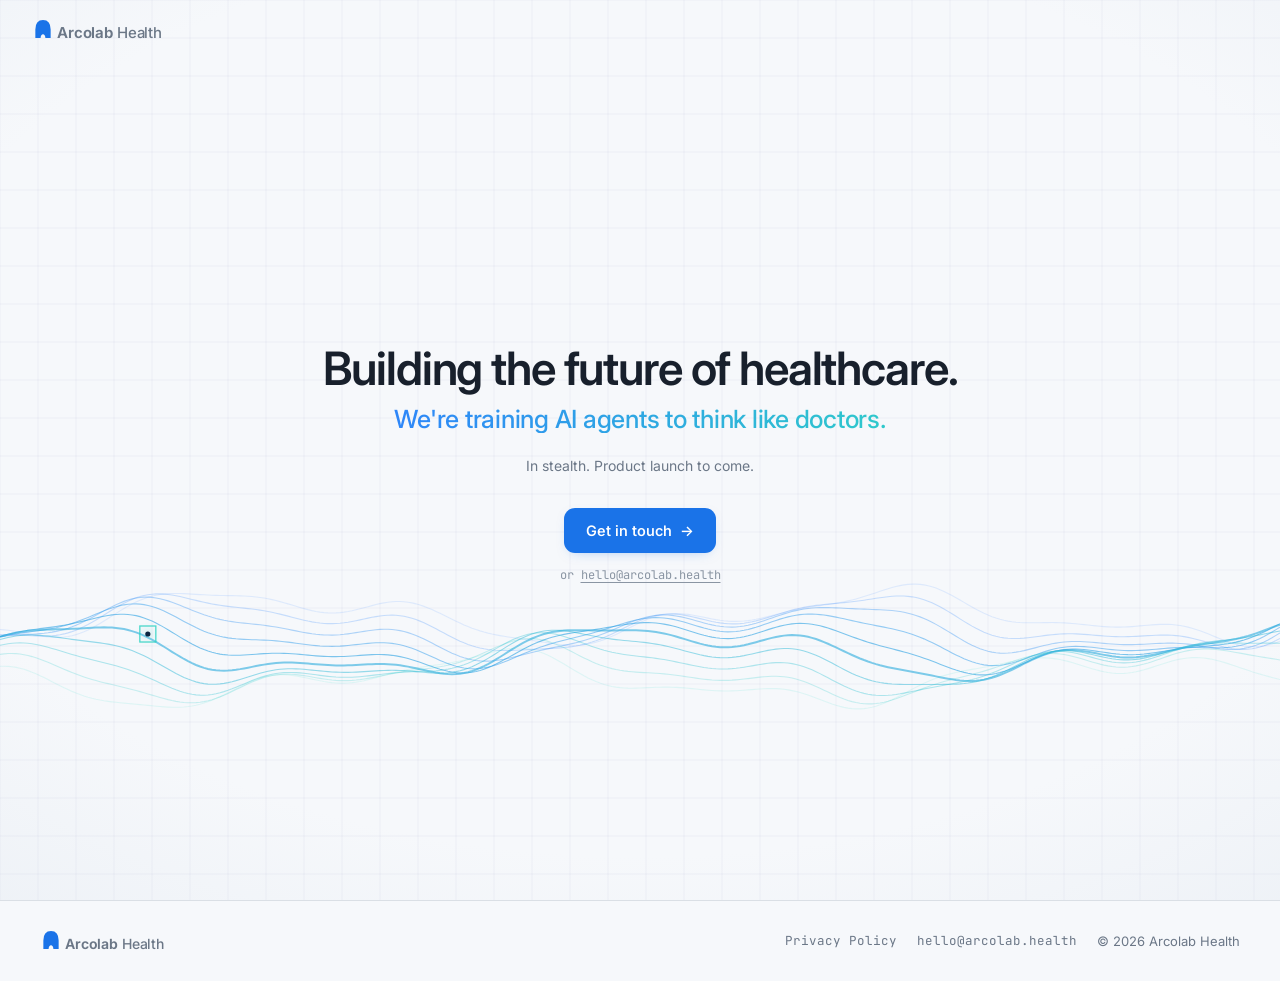
==== commit b337cd78: "feat: add privacy policy page at /legal/privacy-policy Co-Authored-By: Claude Sonnet 5.5 <noreply@an" ====
--- a/index.html
+++ b/index.html
@@ -56,6 +56,7 @@
       <span><b>Arcolab</b>&nbsp;Health</span>
     </a>
     <div class="footer-meta">
+      <a href="/legal/privacy-policy">Privacy Policy</a>
       <a href="mailto:hello@arcolab.health">hello@arcolab.health</a>
       <span>© 2026 Arcolab Health</span>
     </div>
--- a/styles.css
+++ b/styles.css
@@ -163,6 +163,45 @@
 .footer-meta a { font-family: var(--mono); font-size: 12.5px; }
 .footer-meta a:hover { color: var(--brandblue); }
 
+/* ----------------------------- legal pages ----------------------- */
+.site-header--static { position: static; }
+.legal {
+  max-width: 720px;
+  margin: 0 auto;
+  padding: 40px clamp(22px, 6vw, 32px) 80px;
+}
+.legal h1 { font-size: clamp(28px, 4vw, 36px); text-wrap: balance; }
+.legal h2 {
+  margin-top: 40px;
+  font-size: 20px;
+  font-weight: 600;
+  letter-spacing: -.01em;
+  scroll-margin-top: 24px;
+}
+.legal h3 {
+  margin-top: 24px;
+  font-size: 16px;
+  font-weight: 600;
+  scroll-margin-top: 24px;
+}
+.legal p, .legal ul { margin-top: 14px; font-size: 15.5px; }
+.legal ul { padding-left: 22px; }
+.legal li + li { margin-top: 8px; }
+.legal a { color: var(--brandblue); text-decoration: underline; text-underline-offset: 3px; }
+.legal .updated { font-size: 13px; color: var(--muted); }
+.legal .toc {
+  margin-top: 28px;
+  padding: 18px 22px;
+  border: 1px solid var(--line);
+  border-radius: 12px;
+  font-size: 14.5px;
+}
+.legal .toc ol { padding-left: 20px; margin: 0; }
+.legal .toc ul { margin-top: 4px; font-size: inherit; }
+.legal .toc li + li { margin-top: 4px; }
+.legal .toc a { color: var(--fg); text-decoration: none; }
+.legal .toc a:hover { color: var(--brandblue); }
+
 /* ----------------------------- responsive ------------------------ */
 @media (max-width: 560px) {
   .hero { padding-top: 84px; }
